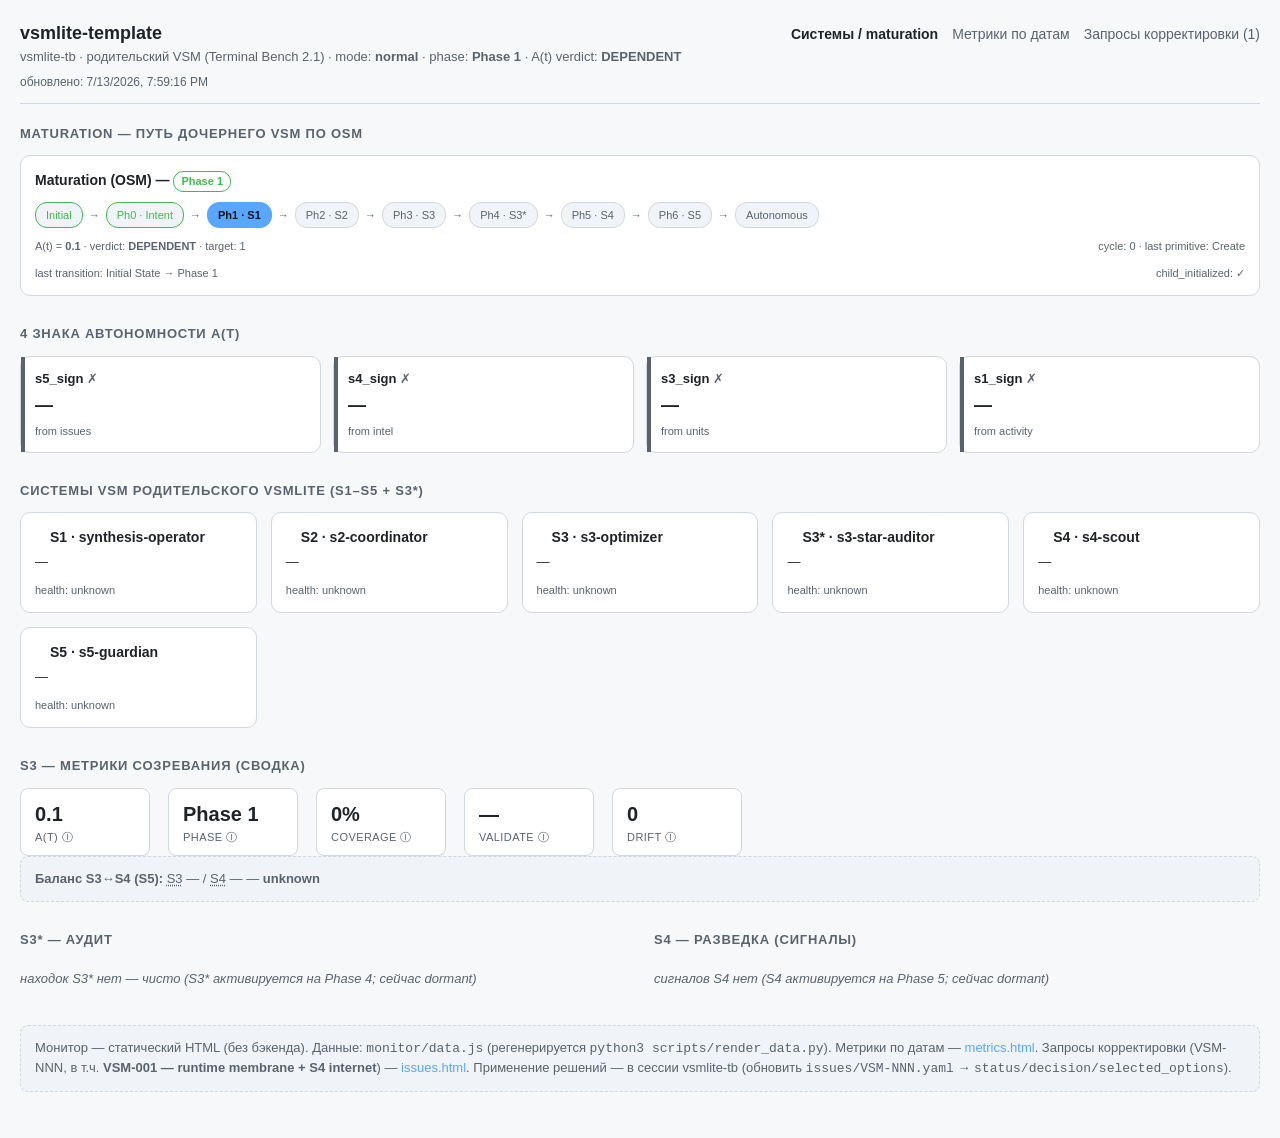
==== vsmlite-tb/monitor/index.html @ c7416d3b "feat(monitor): UI/UX dashboard (maturation / 4 знака A(t) / issues / metrics) Static-HTML dashboard " ====
<!DOCTYPE html>
<html lang="ru">
<head>
  <meta charset="utf-8">
  <meta name="viewport" content="width=device-width, initial-scale=1">
  <title>vsmlite-tb · Maturation & Systems — Terminal Bench 2.1</title>
  <link rel="stylesheet" href="assets/style.css">
</head>
<body>
  <header class="top"></header>

  <section>
    <h2>Maturation — путь дочернего VSM по OSM</h2>
    <div id="maturation"></div>
  </section>

  <section>
    <h2>4 знака автономности A(t)</h2>
    <div id="signs"></div>
  </section>

  <section>
    <h2>Системы VSM родительского vsmlite (S1–S5 + S3*)</h2>
    <div id="systems"></div>
  </section>

  <section>
    <h2>S3 — метрики созревания (сводка)</h2>
    <div id="metrics"></div>
  </section>

  <div style="display:grid; grid-template-columns:1fr 1fr; gap:28px;" id="two-col">
    <section>
      <h2>S3* — аудит</h2>
      <div id="audit"></div>
    </section>
    <section>
      <h2>S4 — разведка (сигналы)</h2>
      <div id="signals"></div>
    </section>
  </div>

  <section>
    <div class="note">
      Монитор — статический HTML (без бэкенда). Данные: <code>monitor/data.js</code>
      (регенерируется <code>python3 scripts/render_data.py</code>).
      Метрики по датам — <a href="metrics.html">metrics.html</a>.
      Запросы корректировки (VSM-NNN, в т.ч. <b>VSM-001 — runtime membrane + S4 internet</b>) —
      <a href="issues.html">issues.html</a>. Применение решений — в сессии vsmlite-tb
      (обновить <code>issues/VSM-NNN.yaml</code> → <code>status/decision/selected_options</code>).
    </div>
  </section>

  <script src="data.js"></script>
  <script src="assets/hints.js"></script>
  <script src="assets/app.js"></script>
  <script>renderHome();</script>
</body>
</html>
---- vsmlite-tb/monitor/assets/style.css ----
/* monitor/assets/style.css — vsmlite-tb dashboard. Ванильный CSS, без фреймворков.
   Перенесено из opensiro-arctic/vsm/monitor/assets/style.css (доменно-нейтральная часть). */
:root {
  --bg: #0d1117;
  --panel: #161b22;
  --panel-2: #1c2330;
  --border: #30363d;
  --text: #e6edf3;
  --muted: #8b949e;
  --accent: #58a6ff;
  --green: #3fb950;
  --amber: #d29922;
  --red: #f85149;
  --purple: #bc8cff;
  --s0: #f85149;
  --s1: #d29922;
  --s2: #58a6ff;
  --s3: #8b949e;
  font-synthesis: none;
}
@media (prefers-color-scheme: light) {
  :root { --bg:#f6f8fa; --panel:#ffffff; --panel-2:#f0f3f7; --border:#d0d7de; --text:#1f2328; --muted:#59636e; }
}
* { box-sizing: border-box; }
html, body { margin: 0; padding: 0; }
body {
  background: var(--bg); color: var(--text);
  font: 14px/1.5 -apple-system, BlinkMacSystemFont, "Segoe UI", Roboto, Helvetica, Arial, sans-serif;
  padding: 20px;
}
a { color: var(--accent); text-decoration: none; }
a:hover { text-decoration: underline; }
header.top {
  display: flex; align-items: baseline; gap: 16px; flex-wrap: wrap;
  border-bottom: 1px solid var(--border); padding-bottom: 12px; margin-bottom: 20px;
}
header.top h1 { font-size: 18px; margin: 0; font-weight: 600; }
header.top .sub { color: var(--muted); font-size: 13px; }
nav.top { margin-left: auto; display: flex; gap: 14px; }
nav.top a { color: var(--muted); }
nav.top a.active { color: var(--text); font-weight: 600; }
.meta-line { color: var(--muted); font-size: 12px; margin-top: 6px; }

.grid { display: grid; gap: 14px; }
.grid.sys { grid-template-columns: repeat(auto-fill, minmax(230px, 1fr)); }
.grid.units { grid-template-columns: repeat(auto-fill, minmax(280px, 1fr)); }
section { margin-bottom: 28px; }
section > h2 { font-size: 13px; text-transform: uppercase; letter-spacing: .06em; color: var(--muted); margin: 0 0 12px; font-weight: 600; }

.card {
  background: var(--panel); border: 1px solid var(--border); border-radius: 10px; padding: 14px;
  position: relative; overflow: hidden;
}
.card .stripe { position: absolute; left: 0; top: 0; bottom: 0; width: 4px; }
.card h3 { margin: 0 0 4px; font-size: 14px; }
.card .role { color: var(--muted); font-size: 12px; margin-bottom: 8px; }
.card .task { font-size: 13px; color: var(--text); }
.card .foot { margin-top: 10px; font-size: 11px; color: var(--muted); display: flex; justify-content: space-between; }

.dot { display: inline-block; width: 9px; height: 9px; border-radius: 50%; margin-right: 6px; vertical-align: middle; }
.dot.green { background: var(--green); } .dot.amber { background: var(--amber); } .dot.red { background: var(--red); }

.badge { display: inline-block; font-size: 11px; padding: 1px 7px; border-radius: 10px; border: 1px solid var(--border); color: var(--muted); margin-right: 4px; }
.badge.sev-S0 { color:#fff; background: var(--s0); border-color: var(--s0); }
.badge.sev-S1 { color:#20180a; background: var(--s1); border-color: var(--s1); }
.badge.sev-S2 { color:#fff; background: var(--s2); border-color: var(--s2); }
.badge.sev-S3 { color: var(--text); background: var(--panel-2); }
.badge.sys { color: var(--purple); border-color: var(--purple); }
.badge.signal { color: var(--accent); border-color: var(--accent); }
.badge.warn { color: #20180a; background: var(--amber); border-color: var(--amber); }
.badge.phase { color: var(--green); border-color: var(--green); }

/* issue cards */
.issue {
  background: var(--panel); border: 1px solid var(--border); border-radius: 10px; padding: 16px; margin-bottom: 14px;
}
.issue h3 { margin: 0 0 8px; font-size: 15px; }
.issue .ids { display: flex; gap: 6px; flex-wrap: wrap; margin-bottom: 10px; }
.issue .summary { color: var(--text); margin: 0 0 10px; white-space: pre-wrap; }
.issue .block { margin-top: 10px; }
.issue .block h4 { margin: 0 0 4px; font-size: 11px; text-transform: uppercase; letter-spacing: .05em; color: var(--muted); }
.issue ul { margin: 0; padding-left: 18px; }
.issue ul li { font-size: 13px; margin-bottom: 3px; }
.issue .actions { margin-top: 14px; padding-top: 12px; border-top: 1px solid var(--border); color: var(--muted); font-size: 12px; }

.kpis { display: flex; gap: 18px; flex-wrap: wrap; }
.kpi { background: var(--panel); border: 1px solid var(--border); border-radius: 8px; padding: 10px 14px; min-width: 130px; }
.kpi .v { font-size: 20px; font-weight: 600; }
.kpi .l { font-size: 11px; color: var(--muted); text-transform: uppercase; letter-spacing: .04em; }
.kpi { cursor: help; }
.kpi .hint { color: var(--muted); font-size: 11px; }

table { width: 100%; border-collapse: collapse; font-size: 13px; }
th, td { text-align: left; padding: 8px 10px; border-bottom: 1px solid var(--border); }
th { color: var(--muted); font-weight: 600; font-size: 11px; text-transform: uppercase; letter-spacing: .04em; }
td.num { text-align: right; font-variant-numeric: tabular-nums; }

.note { background: var(--panel-2); border: 1px dashed var(--border); border-radius: 8px; padding: 12px 14px; color: var(--muted); font-size: 13px; }
.empty { color: var(--muted); font-style: italic; font-size: 13px; padding: 8px 0; }
.muted { color: var(--muted); }

/* блок решения человека */
.dec-toolbar { display: flex; align-items: center; gap: 14px; justify-content: space-between; flex-wrap: wrap; margin-bottom: 14px; }
.dec-toolbar .dec-tools { display: flex; gap: 8px; }
.dec-toolbar button:disabled { opacity: .45; cursor: not-allowed; }

.decision { margin-top: 14px; padding-top: 12px; border-top: 1px solid var(--border); }
.decision h4 { margin: 0 0 8px; font-size: 11px; text-transform: uppercase; letter-spacing: .05em; color: var(--muted); }
.opts { display: flex; gap: 8px; flex-wrap: wrap; margin-bottom: 10px; }
.opt {
  display: inline-flex; align-items: center; gap: 7px; background: var(--panel-2);
  border: 1px solid var(--border); border-radius: 8px; padding: 7px 12px; font-size: 13px;
  cursor: pointer; margin: 0; transition: border-color .12s, background .12s;
}
.opt:hover { border-color: var(--accent); }
.opt input { margin: 0; accent-color: var(--accent); width: 15px; height: 15px; }
.opt:has(input:checked) { border-color: var(--green); background: var(--panel); }

.dec-file-head { margin: 18px 0 6px; font-size: 13px; color: var(--muted); }
.dec-file-head .muted { color: var(--muted); font-weight: 400; }
.dec-file {
  background: var(--panel-2); border: 1px solid var(--border); border-radius: 8px;
  padding: 12px 14px; margin: 0 0 18px;
  font: 12px/1.5 ui-monospace, "SF Mono", Menlo, Consolas, monospace;
  color: var(--text); white-space: pre-wrap; word-break: break-word; max-height: 320px; overflow: auto;
}
.manual textarea {
  width: 100%; background: var(--panel-2); border: 1px solid var(--border); color: var(--text);
  border-radius: 8px; padding: 8px 10px; font: inherit; resize: vertical;
}
.dec-actions { margin-top: 8px; }
.dec-state { margin-top: 10px; }
.dec-done { color: var(--green); font-size: 13px; margin-bottom: 6px; }
.dec-cmd { display: flex; align-items: center; gap: 8px; flex-wrap: wrap; }
.dec-cmd code {
  background: var(--panel-2); border: 1px solid var(--border); border-radius: 6px;
  padding: 4px 8px; font-size: 12px; flex: 1 1 auto; word-break: break-all;
}

button {
  background: var(--panel-2); border: 1px solid var(--border); color: var(--text);
  border-radius: 7px; padding: 6px 12px; font-size: 12px; cursor: pointer;
}
button:hover:not(:disabled) { border-color: var(--accent); }
button[data-act="copy"] { background: var(--accent); color: #0d1117; border-color: var(--accent); font-weight: 600; }
button[data-act="manual"] { background: var(--panel); }

/* SVG-чарты (metrics.html) */
.chart {
  background: var(--panel); border: 1px solid var(--border); border-radius: 10px;
  padding: 14px; overflow-x: auto;
}
.chart svg { display: block; max-width: 100%; height: auto; }
.chart-legend { display: flex; gap: 16px; flex-wrap: wrap; margin-top: 12px; font-size: 12px; color: var(--muted); }
.chart-legend span { display: inline-flex; align-items: center; gap: 6px; }
.chart-legend i { display: inline-block; width: 14px; height: 3px; border-radius: 2px; }
.m-summary { display: grid; grid-template-columns: repeat(auto-fill, minmax(180px, 1fr)); gap: 12px; }
.m-tile { background: var(--panel); border: 1px solid var(--border); border-radius: 10px; padding: 12px 14px; }
.m-tile .l { font-size: 11px; color: var(--muted); text-transform: uppercase; letter-spacing: .04em; }
.m-tile .v { font-size: 22px; font-weight: 600; margin-top: 4px; font-variant-numeric: tabular-nums; }
.m-tile .d { font-size: 12px; margin-top: 4px; }
.m-tile .d.good { color: var(--green); }
.m-tile .d.bad  { color: var(--red); }
.m-tile .d.flat { color: var(--muted); }

/* A(t) знаки автономности (4 знака) */
.signs-grid { display: grid; grid-template-columns: repeat(auto-fit, minmax(180px, 1fr)); gap: 12px; }
.sign-card { background: var(--panel); border: 1px solid var(--border); border-radius: 10px; padding: 12px 14px; position: relative; }
.sign-card .sign-stripe { position: absolute; left: 0; top: 0; bottom: 0; width: 4px; background: var(--muted); }
.sign-card.meets .sign-stripe { background: var(--green); }
.sign-card h4 { margin: 0 0 4px; font-size: 13px; }
.sign-card .sign-val { font-size: 18px; font-weight: 600; }
.sign-card .sign-detail { font-size: 11px; color: var(--muted); margin-top: 4px; }

/* maturation track (OSM phases) */
.phase-track { display: flex; gap: 6px; flex-wrap: wrap; align-items: center; }
.phase-pill {
  font-size: 11px; padding: 4px 10px; border-radius: 12px;
  border: 1px solid var(--border); color: var(--muted); background: var(--panel-2);
}
.phase-pill.done { color: var(--green); border-color: var(--green); }
.phase-pill.current { color: #0d1117; background: var(--accent); border-color: var(--accent); font-weight: 600; }

/* task-block: краткое + раскрывающийся полный текст */
.task-wrap .task.summary { font-size: 13px; color: var(--text); }
.task-appendix { margin-top: 8px; }
.task-appendix > summary { cursor: pointer; font-size: 11px; color: var(--accent); list-style: none; user-select: none; }
.task-appendix > summary::-webkit-details-marker { display: none; }
.task-appendix > summary:hover { text-decoration: underline; }
.task-appendix .task-full { margin-top: 8px; padding: 10px; background: var(--panel-2); border-radius: 6px;
  font-size: 12px; color: var(--muted); white-space: pre-wrap; max-height: 340px; overflow: auto; line-height: 1.45; }

/* Triple index (S3) — свёрнутый блок */
details.ti { margin-top: 10px; }
details.ti > summary { cursor: pointer; list-style: none; user-select: none; font-size: 13px; color: var(--text); }
details.ti > summary::-webkit-details-marker { display: none; }
details.ti > summary:hover { text-decoration: underline; }
details.ti > summary .ti-preview { color: var(--muted); font-size: 12px; font-style: italic; }
details.ti .ti-body { margin-top: 8px; display: flex; flex-direction: column; gap: 6px; }
details.ti .ti-row { display: flex; gap: 8px; font-size: 12px; line-height: 1.45; }
details.ti .ti-k { color: var(--muted); min-width: 92px; font-style: normal; }
details.ti .ti-v { color: var(--text); white-space: pre-wrap; }

/* issue-карточки: свёрнутые детали (proposal/evidence/acceptance/policy) */
.issue-details { margin: 10px 0; border-top: 1px dashed var(--border); padding-top: 8px; }
.issue-details > summary { cursor: pointer; list-style: none; user-select: none; font-size: 12px; color: var(--accent); margin-bottom: 6px; }
.issue-details > summary::-webkit-details-marker { display: none; }
.issue-details > summary:hover { text-decoration: underline; }
.issue-details[open] > summary { margin-bottom: 10px; }

abbr[title] { cursor: help; text-decoration: underline dotted var(--muted); text-underline-offset: 2px; }
abbr.k { color: var(--muted); text-decoration: underline dotted var(--border); font-size: 13px; }
.k { color: var(--muted); }

@media (max-width: 760px) { #two-col, #m-two-col { grid-template-columns: 1fr !important; } }
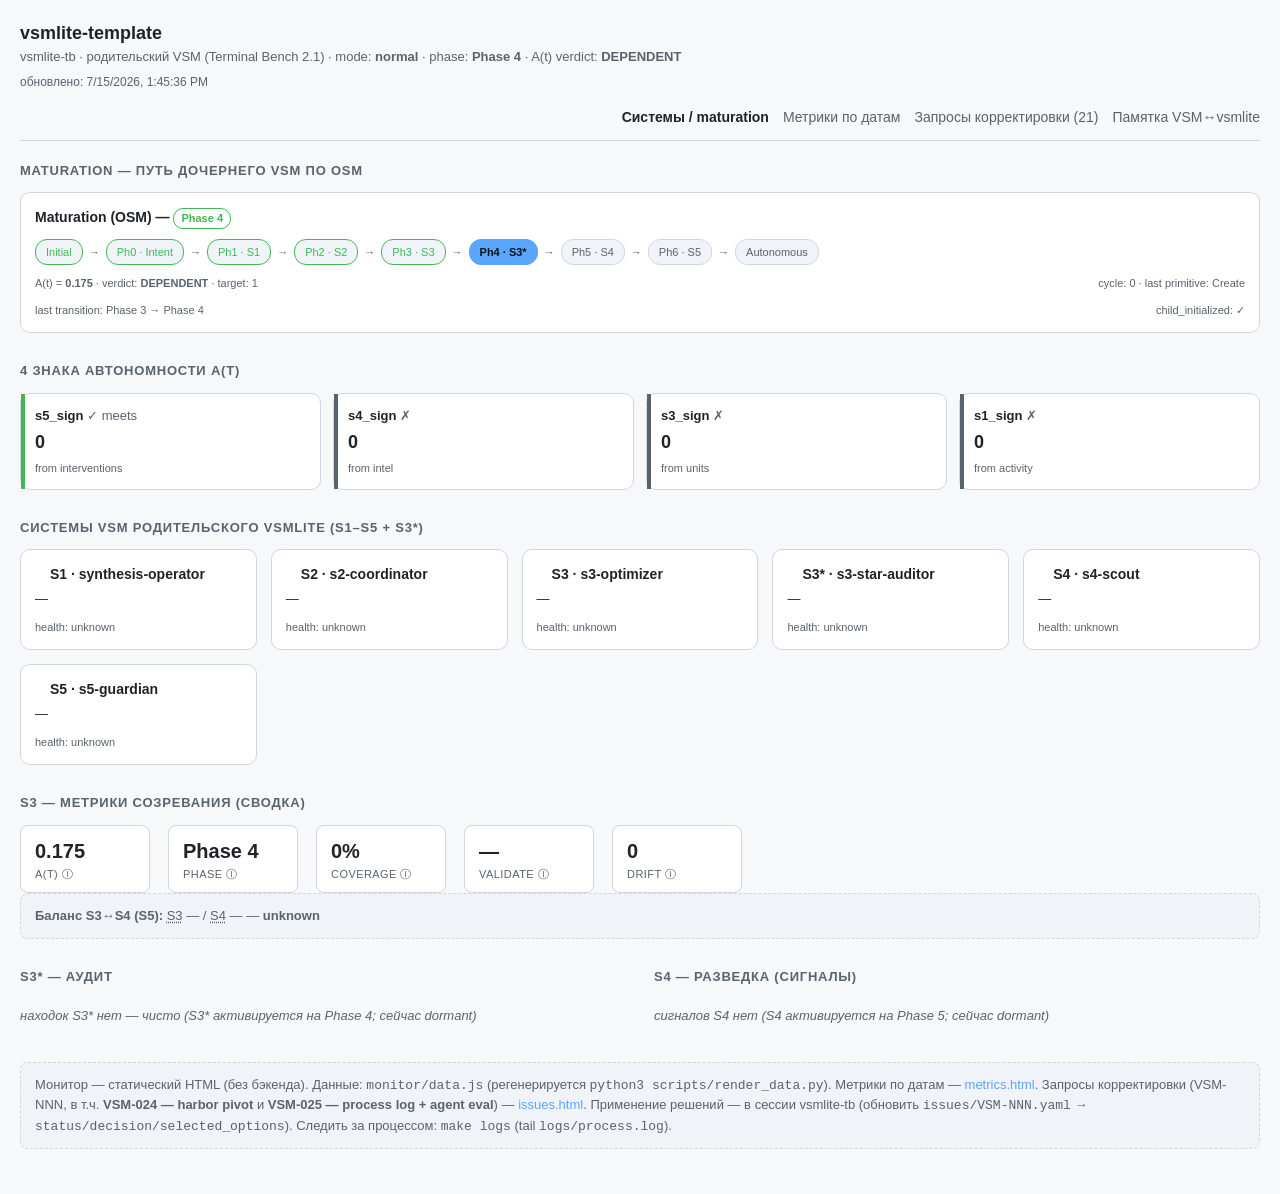
==== commit b1be02b1: "feat(observability): VSM-025 — process log + agent eval 0-10 (auto-detect state deltas) Two layers, " ====
--- a/vsmlite-tb/monitor/index.html
+++ b/vsmlite-tb/monitor/index.html
@@ -45,9 +45,11 @@
       Монитор — статический HTML (без бэкенда). Данные: <code>monitor/data.js</code>
       (регенерируется <code>python3 scripts/render_data.py</code>).
       Метрики по датам — <a href="metrics.html">metrics.html</a>.
-      Запросы корректировки (VSM-NNN, в т.ч. <b>VSM-001 — runtime membrane + S4 internet</b>) —
+      Запросы корректировки (VSM-NNN, в т.ч. <b>VSM-024 — harbor pivot</b> и
+      <b>VSM-025 — process log + agent eval</b>) —
       <a href="issues.html">issues.html</a>. Применение решений — в сессии vsmlite-tb
       (обновить <code>issues/VSM-NNN.yaml</code> → <code>status/decision/selected_options</code>).
+      Следить за процессом: <code>make logs</code> (tail <code>logs/process.log</code>).
     </div>
   </section>
 
